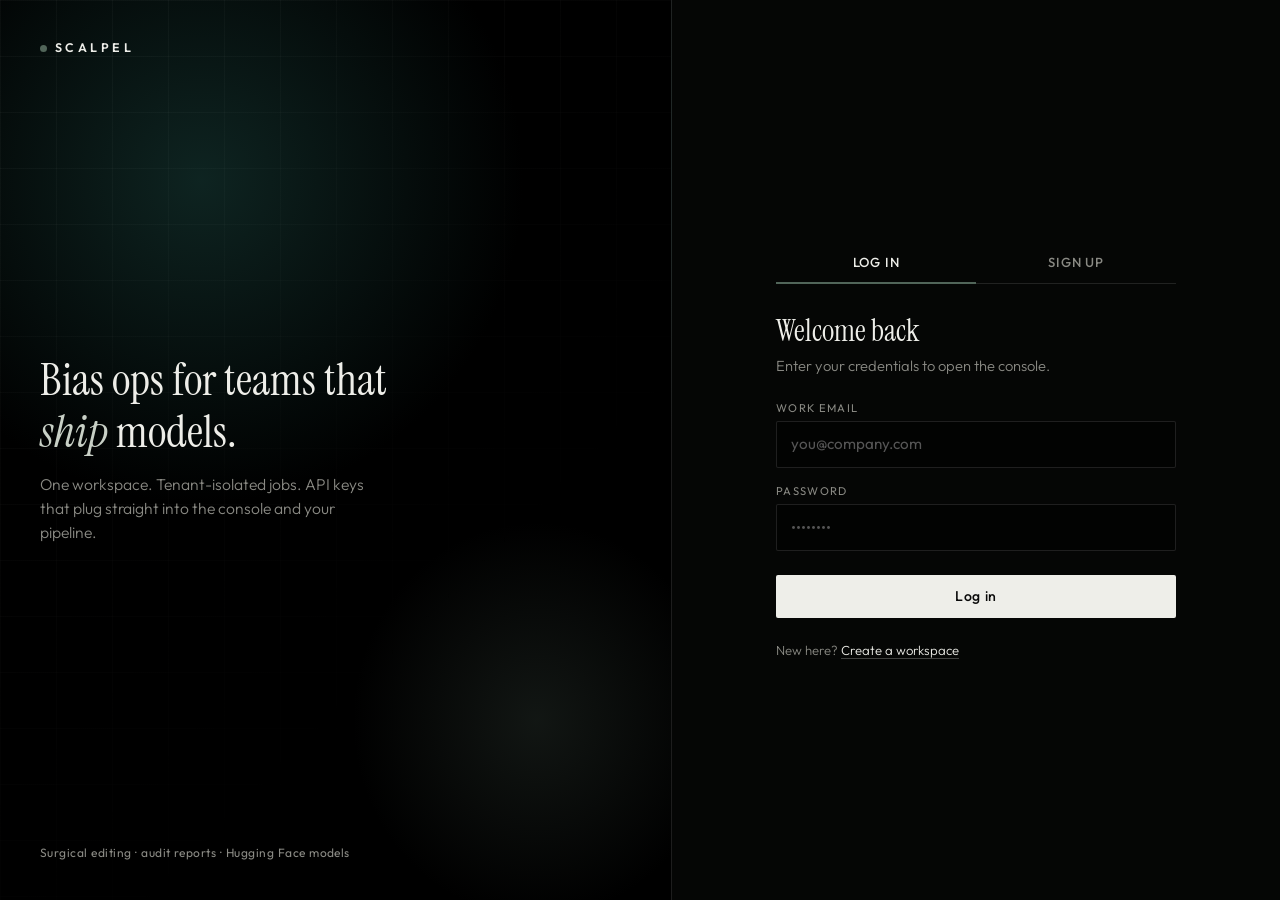
==== src/scalpel/api/static/auth.html @ c3667062 "Add branded landing and signup, with console alerts and deploy hardening. Ship a marketing site and " ====
<!doctype html>
<html lang="en">
<head>
<meta charset="utf-8">
<meta name="viewport" content="width=device-width, initial-scale=1">
<title>Scalpel — __AUTH_TITLE__</title>
<link rel="preconnect" href="https://fonts.googleapis.com">
<link rel="preconnect" href="https://fonts.gstatic.com" crossorigin>
<link href="https://fonts.googleapis.com/css2?family=Instrument+Serif:ital@0;1&family=Outfit:wght@300;400;500;600&display=swap" rel="stylesheet">
<style>
  :root {
    --forest: #14332F;
    --field: #516559;
    --cloud: #eeeee9;
    --bg: #000000;
    --panel: rgba(10, 12, 11, 0.72);
    --text: var(--cloud);
    --muted: #8a8a84;
    --line: rgba(238, 238, 233, 0.12);
    --err: #c4b8b0;
    --serif: "Instrument Serif", Georgia, serif;
    --sans: "Outfit", ui-sans-serif, sans-serif;
  }
  * { box-sizing: border-box; margin: 0; }
  html, body { height: 100%; }
  body {
    background: var(--bg);
    color: var(--text);
    font-family: var(--sans);
    min-height: 100%;
    display: grid;
    grid-template-columns: 1.05fr 0.95fr;
  }
  ::selection { background: rgba(81, 101, 89, 0.45); }

  .stage {
    position: relative;
    overflow: hidden;
    padding: clamp(1.5rem, 4vw, 2.5rem);
    display: flex;
    flex-direction: column;
    justify-content: space-between;
    border-right: 1px solid var(--line);
    background:
      radial-gradient(ellipse 80% 60% at 30% 20%, rgba(20, 51, 47, 0.7), transparent 60%),
      radial-gradient(ellipse 50% 40% at 80% 80%, rgba(81, 101, 89, 0.22), transparent 55%),
      #000;
  }
  .stage::before {
    content: "";
    position: absolute;
    inset: 0;
    background-image:
      linear-gradient(rgba(238,238,233,0.035) 1px, transparent 1px),
      linear-gradient(90deg, rgba(238,238,233,0.035) 1px, transparent 1px);
    background-size: 56px 56px;
    mask-image: linear-gradient(135deg, #000 10%, transparent 70%);
    animation: drift 24s linear infinite;
  }
  .brand {
    position: relative;
    z-index: 1;
    font-weight: 600;
    letter-spacing: 0.28em;
    font-size: 0.78rem;
    text-transform: uppercase;
  }
  .brand a { color: inherit; text-decoration: none; }
  .brand i {
    display: inline-block;
    width: 7px; height: 7px;
    border-radius: 50%;
    background: var(--field);
    margin-right: 0.5rem;
    vertical-align: middle;
  }
  .stage-copy {
    position: relative;
    z-index: 1;
    max-width: 22rem;
    animation: rise 0.9s cubic-bezier(0.22, 1, 0.36, 1) both;
  }
  .stage-copy h1 {
    font-family: var(--serif);
    font-weight: 400;
    font-size: clamp(2.1rem, 3.5vw, 2.85rem);
    line-height: 1.15;
    margin-bottom: 0.85rem;
  }
  .stage-copy h1 em { font-style: italic; color: #c8d0c6; }
  .stage-copy p {
    color: var(--muted);
    font-weight: 300;
    font-size: 0.98rem;
    line-height: 1.55;
  }
  .stage-foot {
    position: relative;
    z-index: 1;
    color: var(--muted);
    font-size: 0.75rem;
    letter-spacing: 0.04em;
  }

  .panel {
    display: flex;
    align-items: center;
    justify-content: center;
    padding: clamp(1.5rem, 4vw, 3rem);
    background: #050605;
  }
  .card {
    width: min(100%, 400px);
    animation: rise 0.9s cubic-bezier(0.22, 1, 0.36, 1) 0.08s both;
  }
  .tabs {
    display: flex;
    gap: 0;
    margin-bottom: 1.75rem;
    border-bottom: 1px solid var(--line);
  }
  .tabs a {
    flex: 1;
    text-align: center;
    padding: 0.75rem 0.5rem;
    font-size: 0.82rem;
    font-weight: 500;
    letter-spacing: 0.06em;
    text-transform: uppercase;
    color: var(--muted);
    text-decoration: none;
    border-bottom: 2px solid transparent;
    margin-bottom: -1px;
    transition: color .15s ease, border-color .15s ease;
  }
  .tabs a.active {
    color: var(--cloud);
    border-bottom-color: var(--field);
  }
  .tabs a:hover { color: var(--cloud); }

  h2 {
    font-family: var(--serif);
    font-weight: 400;
    font-size: 1.85rem;
    margin-bottom: 0.35rem;
  }
  .sub {
    color: var(--muted);
    font-weight: 300;
    font-size: 0.92rem;
    margin-bottom: 1.6rem;
  }

  label {
    display: block;
    font-size: 0.7rem;
    letter-spacing: 0.12em;
    text-transform: uppercase;
    color: var(--muted);
    margin: 0 0 0.4rem;
  }
  .field { margin-bottom: 1rem; }
  .row {
    display: grid;
    grid-template-columns: 1fr 1fr;
    gap: 0.75rem;
  }
  input {
    width: 100%;
    padding: 0.78rem 0.9rem;
    border-radius: 2px;
    border: 1px solid var(--line);
    background: rgba(0,0,0,0.45);
    color: var(--cloud);
    font: 400 0.95rem/1.3 var(--sans);
    outline: none;
    transition: border-color .15s ease, background .15s ease;
  }
  input:focus {
    border-color: rgba(81, 101, 89, 0.85);
    background: rgba(20, 51, 47, 0.2);
  }
  input::placeholder { color: #555; }

  .btn {
    width: 100%;
    margin-top: 0.5rem;
    padding: 0.9rem 1rem;
    border: none;
    border-radius: 2px;
    background: var(--cloud);
    color: #0a0a0a;
    font: 500 0.88rem/1 var(--sans);
    letter-spacing: 0.05em;
    cursor: pointer;
    transition: background .15s ease, transform .15s ease, opacity .15s ease;
  }
  .btn:hover { background: #fff; transform: translateY(-1px); }
  .btn:disabled { opacity: 0.55; cursor: wait; transform: none; }

  .msg {
    margin-top: 1rem;
    padding: 0.75rem 0.85rem;
    border: 1px solid var(--line);
    border-radius: 2px;
    font-size: 0.85rem;
    color: var(--muted);
    display: none;
  }
  .msg.show { display: block; }
  .msg.err {
    border-color: rgba(196, 184, 176, 0.35);
    color: var(--err);
    background: rgba(66, 66, 66, 0.25);
  }
  .msg.ok {
    border-color: rgba(81, 101, 89, 0.5);
    color: var(--cloud);
    background: rgba(20, 51, 47, 0.35);
  }
  .foot {
    margin-top: 1.5rem;
    font-size: 0.82rem;
    color: var(--muted);
    font-weight: 300;
  }
  .foot a { color: var(--cloud); text-decoration: none; border-bottom: 1px solid rgba(238,238,233,0.25); }
  .foot a:hover { border-bottom-color: var(--cloud); }

  .signup-only[hidden], .login-only[hidden] { display: none !important; }

  @keyframes rise {
    from { opacity: 0; transform: translateY(16px); }
    to { opacity: 1; transform: translateY(0); }
  }
  @keyframes drift {
    from { transform: translateY(0); }
    to { transform: translateY(56px); }
  }

  @media (max-width: 860px) {
    body { grid-template-columns: 1fr; }
    .stage {
      min-height: 28vh;
      border-right: none;
      border-bottom: 1px solid var(--line);
    }
    .stage-foot { display: none; }
  }
</style>
</head>
<body data-mode="__AUTH_MODE__">
  <aside class="stage">
    <div class="brand"><a href="/"><i></i>Scalpel</a></div>
    <div class="stage-copy">
      <h1>Bias ops for teams that <em>ship</em> models.</h1>
      <p>One workspace. Tenant-isolated jobs. API keys that plug straight into the console and your pipeline.</p>
    </div>
    <div class="stage-foot">Surgical editing · audit reports · Hugging Face models</div>
  </aside>

  <main class="panel">
    <div class="card">
      <div class="tabs">
        <a id="tabLogin" href="/login">Log in</a>
        <a id="tabSignup" href="/signup">Sign up</a>
      </div>

      <h2 id="heading">Welcome back</h2>
      <p class="sub" id="subcopy">Enter your credentials to open the console.</p>

      <form id="form" autocomplete="on">
        <div class="row signup-only">
          <div class="field">
            <label for="name">Name</label>
            <input id="name" name="name" type="text" autocomplete="name" placeholder="Alex Chen">
          </div>
          <div class="field">
            <label for="company">Company</label>
            <input id="company" name="company" type="text" autocomplete="organization" placeholder="Acme AI">
          </div>
        </div>
        <div class="field">
          <label for="email">Work email</label>
          <input id="email" name="email" type="email" required autocomplete="email" placeholder="you@company.com">
        </div>
        <div class="field">
          <label for="password">Password</label>
          <input id="password" name="password" type="password" required minlength="8" autocomplete="current-password" placeholder="••••••••">
        </div>
        <button class="btn" type="submit" id="submit">Continue</button>
      </form>

      <div class="msg" id="msg" role="status"></div>
      <p class="foot" id="switch"></p>
    </div>
  </main>

<script>
const mode = document.body.dataset.mode === "signup" ? "signup" : "login";
const isSignup = mode === "signup";

document.getElementById("tabLogin").classList.toggle("active", !isSignup);
document.getElementById("tabSignup").classList.toggle("active", isSignup);
document.title = isSignup ? "Scalpel — Sign up" : "Scalpel — Log in";
document.getElementById("heading").textContent = isSignup ? "Create workspace" : "Welcome back";
document.getElementById("subcopy").textContent = isSignup
  ? "We'll provision a tenant and API key for your console."
  : "Enter your credentials to open the console.";
document.getElementById("submit").textContent = isSignup ? "Create account" : "Log in";
document.getElementById("password").autocomplete = isSignup ? "new-password" : "current-password";
document.querySelectorAll(".signup-only").forEach((el) => {
  el.hidden = !isSignup;
  el.querySelectorAll("input").forEach((inp) => { inp.required = isSignup; });
});
document.getElementById("switch").innerHTML = isSignup
  ? `Already have an account? <a href="/login">Log in</a>`
  : `New here? <a href="/signup">Create a workspace</a>`;

const form = document.getElementById("form");
const msg = document.getElementById("msg");
const submit = document.getElementById("submit");

function showMsg(text, kind) {
  msg.textContent = text;
  msg.className = "msg show " + (kind || "");
}

form.addEventListener("submit", async (e) => {
  e.preventDefault();
  submit.disabled = true;
  showMsg(isSignup ? "Provisioning workspace…" : "Signing in…", "");
  const body = {
    email: document.getElementById("email").value.trim(),
    password: document.getElementById("password").value,
  };
  if (isSignup) {
    body.name = document.getElementById("name").value.trim();
    body.company = document.getElementById("company").value.trim();
  }
  try {
    const res = await fetch(isSignup ? "/v1/auth/signup" : "/v1/auth/login", {
      method: "POST",
      headers: { "Content-Type": "application/json" },
      body: JSON.stringify(body),
    });
    const data = await res.json().catch(() => ({}));
    if (!res.ok) {
      const detail = data.detail;
      const text = typeof detail === "string"
        ? detail
        : Array.isArray(detail)
          ? detail.map((d) => d.msg || JSON.stringify(d)).join("; ")
          : "Request failed";
      throw new Error(text);
    }
    localStorage.setItem("scalpel_key", data.api_key);
    localStorage.setItem("scalpel_user", data.name || data.email);
    localStorage.setItem("scalpel_tenant", data.tenant || "");
    localStorage.setItem("scalpel_plan", data.plan || "");
    showMsg("Connected. Opening console…", "ok");
    setTimeout(() => { location.href = "/app"; }, 450);
  } catch (err) {
    showMsg(err.message || "Something went wrong", "err");
    submit.disabled = false;
  }
});
</script>
</body>
</html>
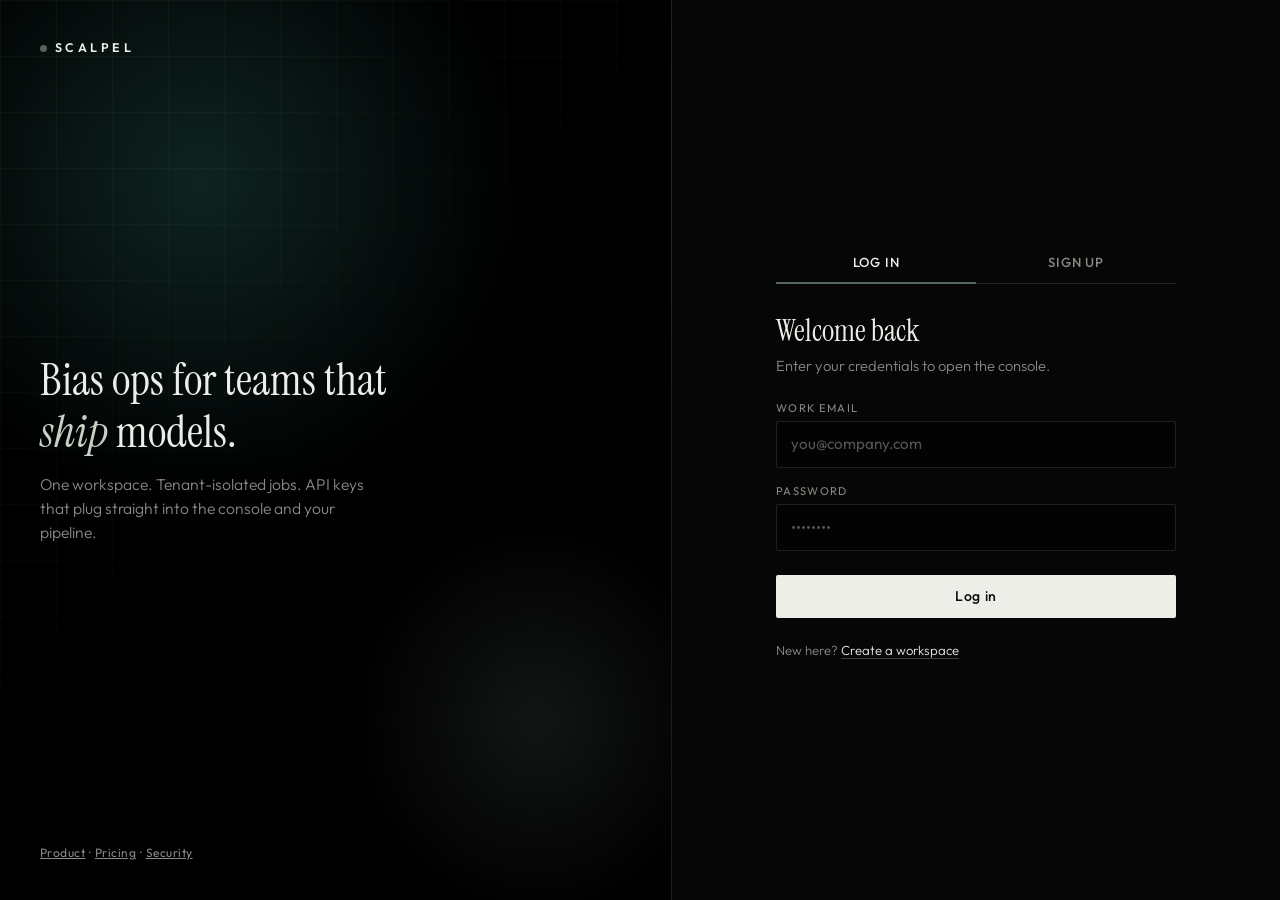
==== commit 8b1d9950: "Ship consumer launch surface: marketing site, free signup, deploy defaults. Public product/pricing/s" ====
--- a/src/scalpel/api/static/auth.html
+++ b/src/scalpel/api/static/auth.html
@@ -4,6 +4,8 @@
 <meta charset="utf-8">
 <meta name="viewport" content="width=device-width, initial-scale=1">
 <title>Scalpel — __AUTH_TITLE__</title>
+<meta name="description" content="Sign in to your Scalpel workspace or create an account for a tenant API key.">
+<link rel="icon" href="/static/favicon.svg" type="image/svg+xml">
 <link rel="preconnect" href="https://fonts.googleapis.com">
 <link rel="preconnect" href="https://fonts.gstatic.com" crossorigin>
 <link href="https://fonts.googleapis.com/css2?family=Instrument+Serif:ital@0;1&family=Outfit:wght@300;400;500;600&display=swap" rel="stylesheet">
@@ -257,7 +259,11 @@
       <h1>Bias ops for teams that <em>ship</em> models.</h1>
       <p>One workspace. Tenant-isolated jobs. API keys that plug straight into the console and your pipeline.</p>
     </div>
-    <div class="stage-foot">Surgical editing · audit reports · Hugging Face models</div>
+    <div class="stage-foot">
+      <a href="/product" style="color:inherit">Product</a> ·
+      <a href="/pricing" style="color:inherit">Pricing</a> ·
+      <a href="/security" style="color:inherit">Security</a>
+    </div>
   </aside>
 
   <main class="panel">
@@ -306,7 +312,7 @@
 document.title = isSignup ? "Scalpel — Sign up" : "Scalpel — Log in";
 document.getElementById("heading").textContent = isSignup ? "Create workspace" : "Welcome back";
 document.getElementById("subcopy").textContent = isSignup
-  ? "We'll provision a tenant and API key for your console."
+  ? "Free audit workspace with a tenant API key for the console."
   : "Enter your credentials to open the console.";
 document.getElementById("submit").textContent = isSignup ? "Create account" : "Log in";
 document.getElementById("password").autocomplete = isSignup ? "new-password" : "current-password";
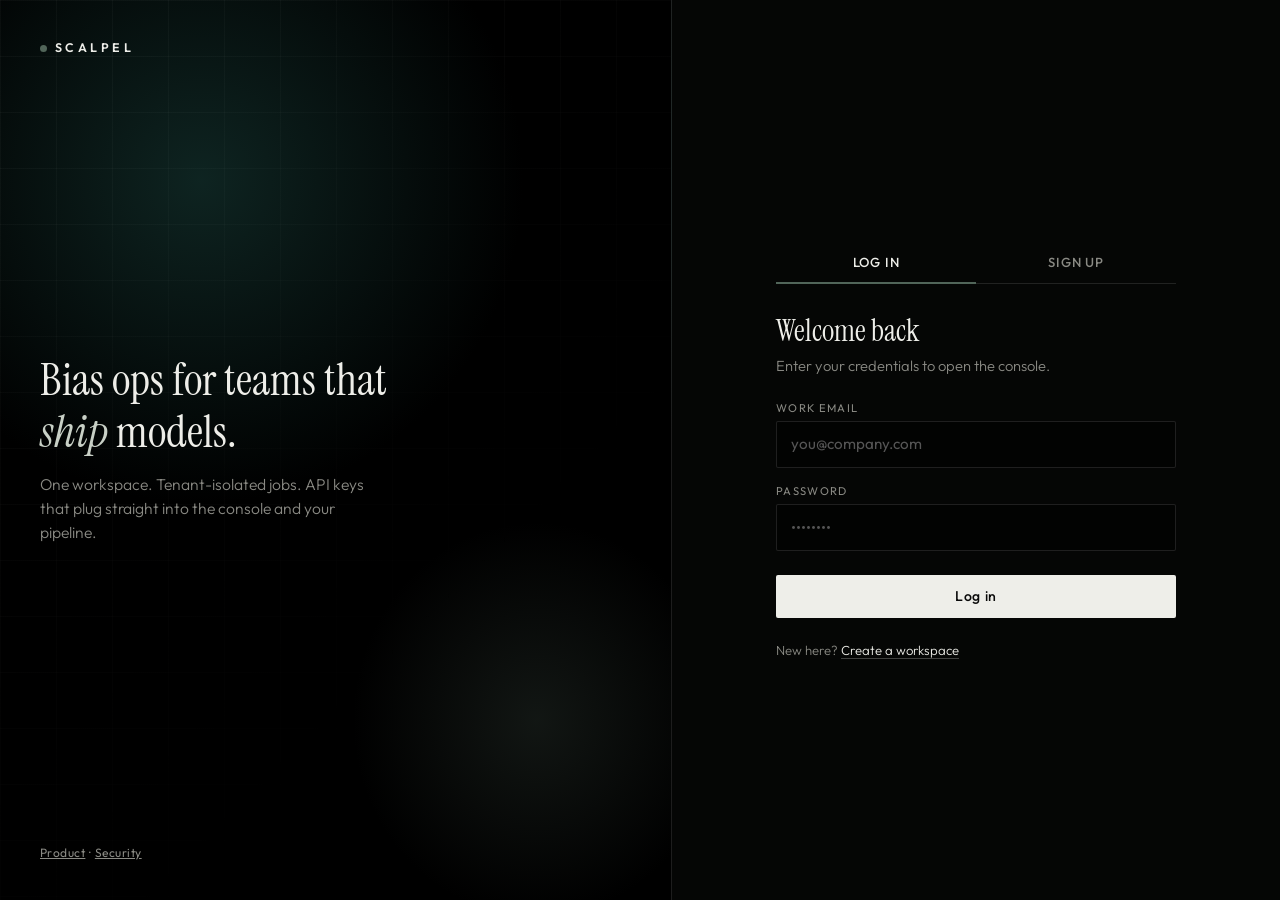
==== commit 918dbf83: "Remove pricing page from marketing site and console. Drop the public /pricing route and in-app prici" ====
--- a/src/scalpel/api/static/auth.html
+++ b/src/scalpel/api/static/auth.html
@@ -261,7 +261,6 @@
     </div>
     <div class="stage-foot">
       <a href="/product" style="color:inherit">Product</a> ·
-      <a href="/pricing" style="color:inherit">Pricing</a> ·
       <a href="/security" style="color:inherit">Security</a>
     </div>
   </aside>
